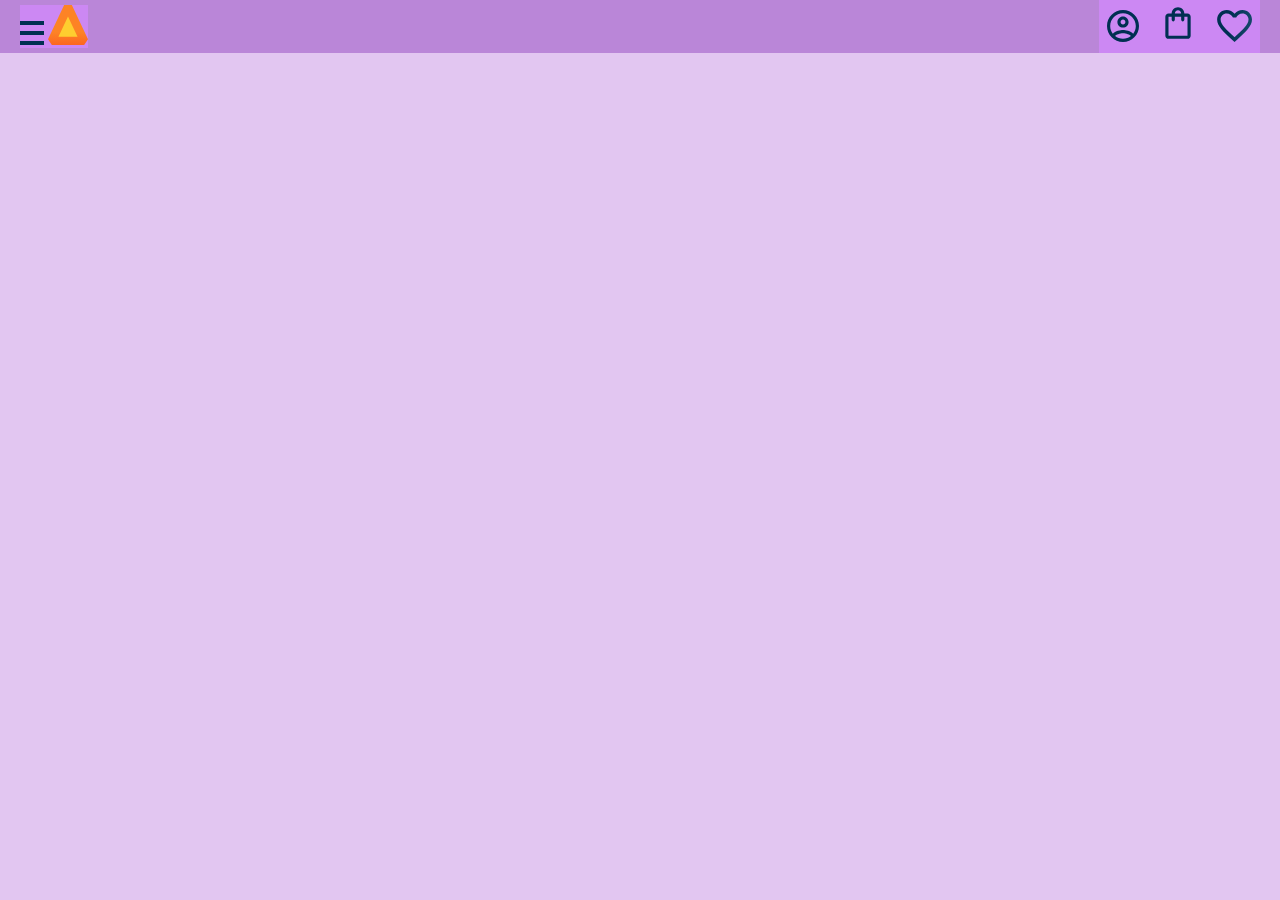
==== index.html @ 58850e4f "Add files via upload" ====
<!DOCTYPE html>
<html lang="en">
<head>
    <meta charset="UTF-8">
    <meta name="viewport" content="width=device-width, initial-scale=1.0">
    <title>Document</title>
    <link rel="preconnect" href="https://fonts.googleapis.com">
<link rel="preconnect" href="https://fonts.gstatic.com" crossorigin>
<link href="https://fonts.googleapis.com/css2?family=Poppins:ital,wght@0,100;0,200;0,300;0,400;0,500;0,600;0,700;0,800;0,900;1,100;1,200;1,300;1,400;1,500;1,600;1,700;1,800;1,900&display=swap" rel="stylesheet">
    <link rel="stylesheet" href="assets/css/reset.css">
    <link rel="stylesheet" href="assets/css/style.css">
</head>
<body>
   
    <header class="cabecalho">
        <div class="container">
            <input type="checkbox" id="menu" class="menu-checkbox">
        <label for="menu">
            <span class="menu-hamburguer"></span>
        </label>
         <img src="assets/img/AluraBooks/Logo.svg"
            alt="Logo da AluraBooks" class="logo-alurabooks">
            <ul class="menu-lista">
                <li class="lista-titulo">CATEGORIAS</li>
                <li class="lista-item"><a href="#">Aventura</a></li>
                <li class="lista-item"><a href="#">Distopia</a></li>
                <li class="lista-item"><a href="#">Ficção</a></li>
                <li class="lista-item"><a href="#">Romance</a></li>
                <li class="lista-item"><a href="#">Suspense</a></li>
            </ul>
        </div>
        <div class="container">
            <a href="#"><img src="assets/img/AluraBooks/Usuário.svg" alt=""></a>
            <a href="#"><img src="assets/img/AluraBooks/Compras.svg" alt=""></a>
            <a href="#"><img src="assets/img/AluraBooks/Favoritos.svg" alt=""></a>
        </div>
    </header>
</body>
</html>
---- assets/css/style.css ----
@import url(header.css);
:root {
    --cor-de-fundo:#EBECEE;
    --branco: #FFFFFF;
    --laranja: #eb9b00;
    --roxo: #ba86d8;
    --azul-degrade: linear-gradient(97.56deg,#002f52 35.49%, #326589 165.37%);
}

body{
    font-family: 'Poppins', sans-serif;
}
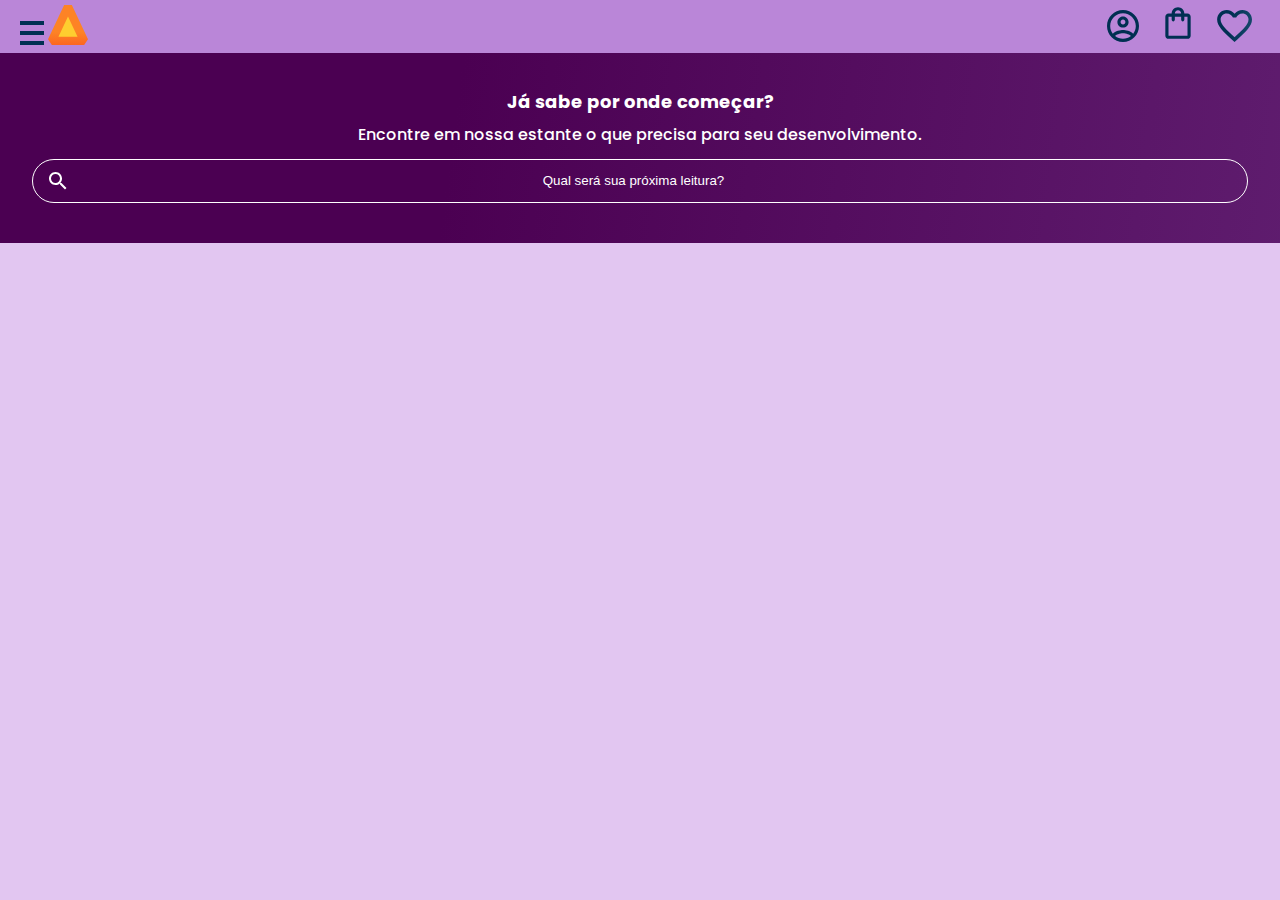
==== commit d07739a8: "Add files via upload" ====
--- a/index.html
+++ b/index.html
@@ -35,5 +35,14 @@
             <a href="#"><img src="assets/img/AluraBooks/Favoritos.svg" alt=""></a>
         </div>
     </header>
+    <section class="banner">
+        <h2 class="banner-titulo">
+            Já sabe por onde começar?
+        </h2>
+        <p class="banner-texto">
+            Encontre em nossa estante o que precisa para seu desenvolvimento.
+        </p>
+        <input class="banner-pesquisa" type="search" placeholder="Qual será sua próxima leitura?">
+    </section>
 </body>
 </html>--- a/assets/css/style.css
+++ b/assets/css/style.css
@@ -1,10 +1,11 @@
 @import url(header.css);
+@import url(banner.css);
 :root {
     --cor-de-fundo:#EBECEE;
     --branco: #FFFFFF;
     --laranja: #eb9b00;
     --roxo: #ba86d8;
-    --azul-degrade: linear-gradient(97.56deg,#002f52 35.49%, #326589 165.37%);
+    --azul-degrade: linear-gradient(97.56deg,#4b0052 35.49%, #72388a 165.37%);
 }
 
 body{
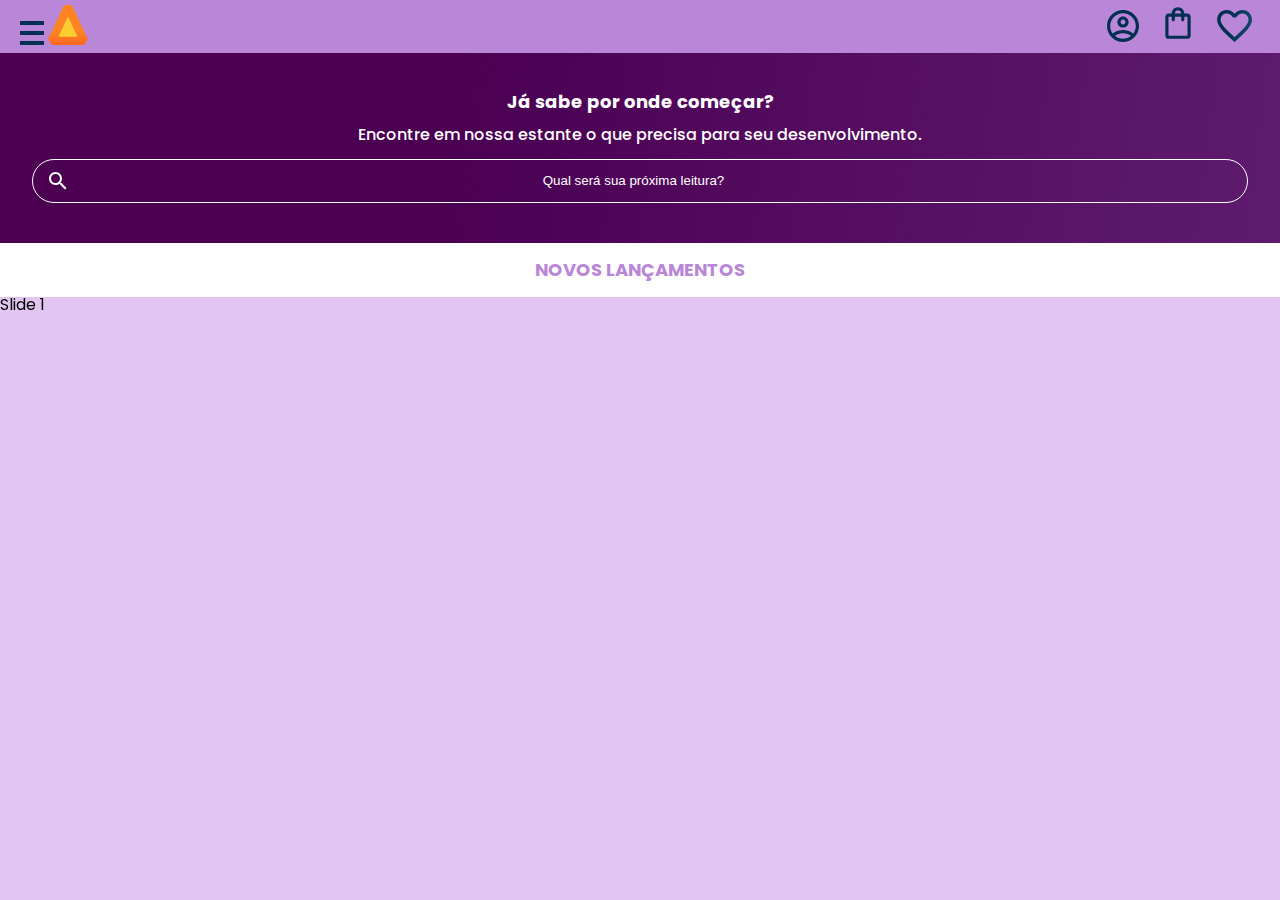
==== commit 82c13b1a: "Add files via upload" ====
--- a/index.html
+++ b/index.html
@@ -9,6 +9,9 @@
 <link href="https://fonts.googleapis.com/css2?family=Poppins:ital,wght@0,100;0,200;0,300;0,400;0,500;0,600;0,700;0,800;0,900;1,100;1,200;1,300;1,400;1,500;1,600;1,700;1,800;1,900&display=swap" rel="stylesheet">
     <link rel="stylesheet" href="assets/css/reset.css">
     <link rel="stylesheet" href="assets/css/style.css">
+    <link
+  rel="stylesheet"
+  href="https://cdn.jsdelivr.net/npm/swiper@11/swiper-bundle.min.css"/>
 </head>
 <body>
    
@@ -44,5 +47,16 @@
         </p>
         <input class="banner-pesquisa" type="search" placeholder="Qual será sua próxima leitura?">
     </section>
+    <section class="carrossel">
+        <h2 class="carrossel-titulo">
+            Novos lançamentos
+        </h2>
+        <div class="swiper-wrapper">
+            <div class="swiper-slide"> Slide 1 </div>
+            <div class="swiper-slide"> Slide 2 </div>
+            <div class="swiper-slide"> Slide 3 </div>
+        </div>
+    </section>
+    <script src="https://cdn.jsdelivr.net/npm/swiper@11/swiper-bundle.min.js"></script>
 </body>
 </html>--- a/assets/css/style.css
+++ b/assets/css/style.css
@@ -1,5 +1,6 @@
 @import url(header.css);
 @import url(banner.css);
+@import url(carrossel.css);
 :root {
     --cor-de-fundo:#EBECEE;
     --branco: #FFFFFF;
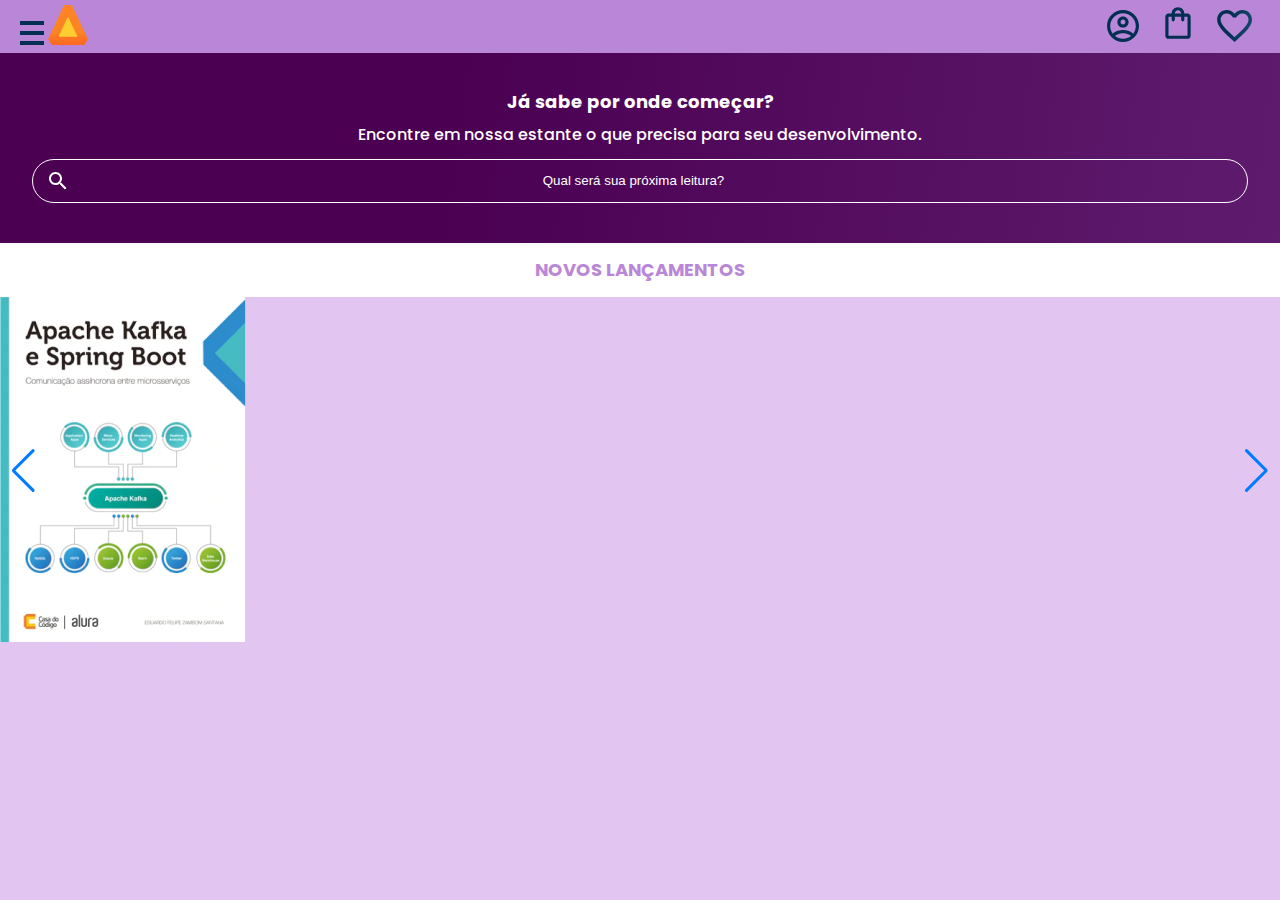
==== commit 16ab37e6: "Add files via upload" ====
--- a/index.html
+++ b/index.html
@@ -51,10 +51,17 @@
         <h2 class="carrossel-titulo">
             Novos lançamentos
         </h2>
-        <div class="swiper-wrapper">
-            <div class="swiper-slide"> Slide 1 </div>
-            <div class="swiper-slide"> Slide 2 </div>
-            <div class="swiper-slide"> Slide 3 </div>
+        <div class="swiper">
+            <div class="swiper-wrapper">
+                <div class="swiper-slide"><img src="assets/img/AluraBooks//ApacheKafka.png" alt=""></div>
+                <div class="swiper-slide"><img src="assets/img/AluraBooks//Liderança.png" alt=""></div>
+                <div class="swiper-slide"><img src="assets/img/AluraBooks//Javascript.png" alt=""></div>
+                <div class="swiper-slide"><img src="assets/img/AluraBooks//Guia Front-end.png" alt=""></div>
+                <div class="swiper-slide"><img src="assets/img/AluraBooks//Portugol.png" alt=""></div>
+            </div>   
+            <div class="swiper-pagination"></div> 
+            <div class="swiper-button-prev"></div>
+            <div class="swiper-button-next"></div>
         </div>
     </section>
     <script src="https://cdn.jsdelivr.net/npm/swiper@11/swiper-bundle.min.js"></script>
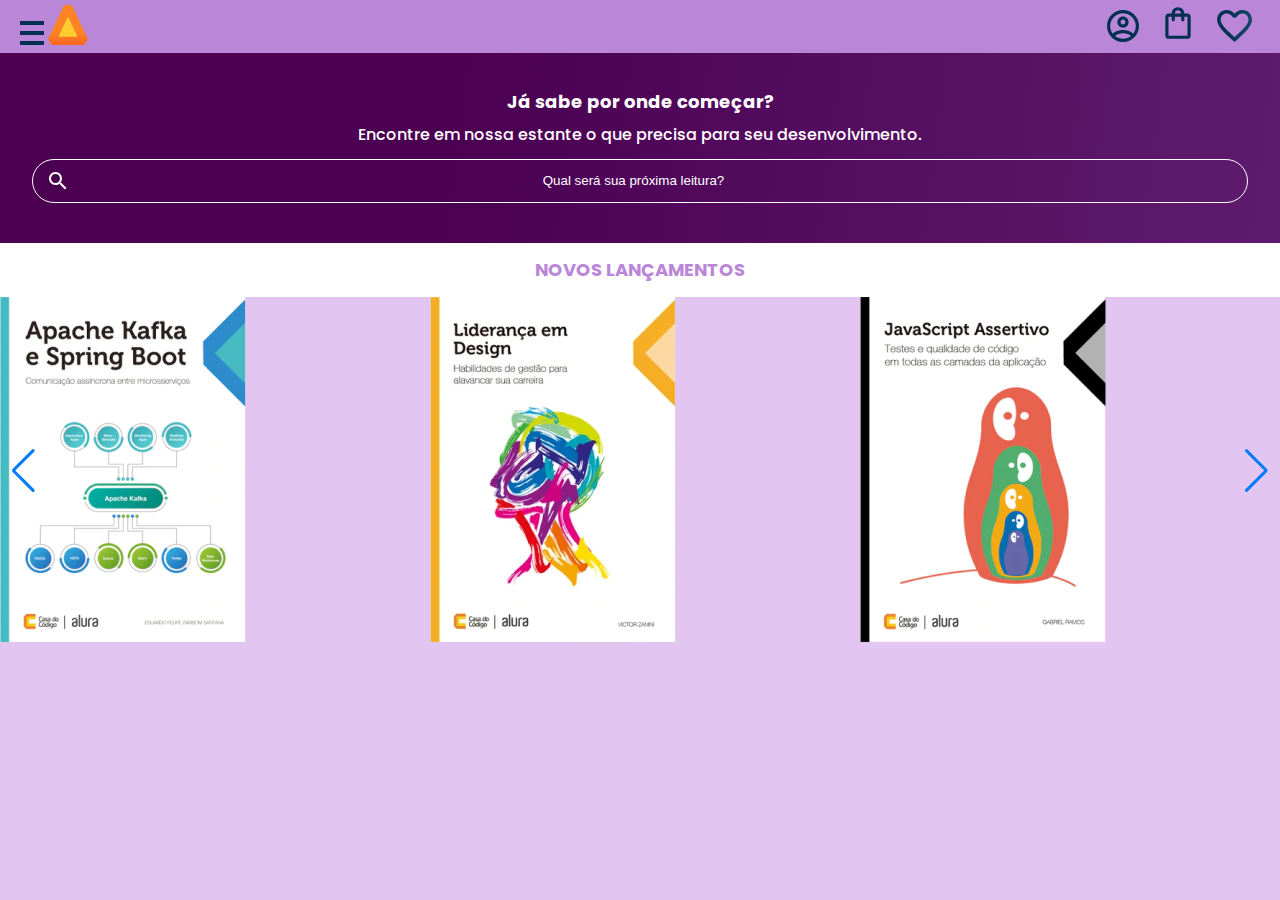
==== commit b6c4bca3: "Add files via upload" ====
--- a/index.html
+++ b/index.html
@@ -65,5 +65,11 @@
         </div>
     </section>
     <script src="https://cdn.jsdelivr.net/npm/swiper@11/swiper-bundle.min.js"></script>
+    <script>
+        const swiper = new Swiper('.swiper', {
+            spaceBetween: 10,
+            slidesPerView: 3,
+        });
+    </script>
 </body>
 </html>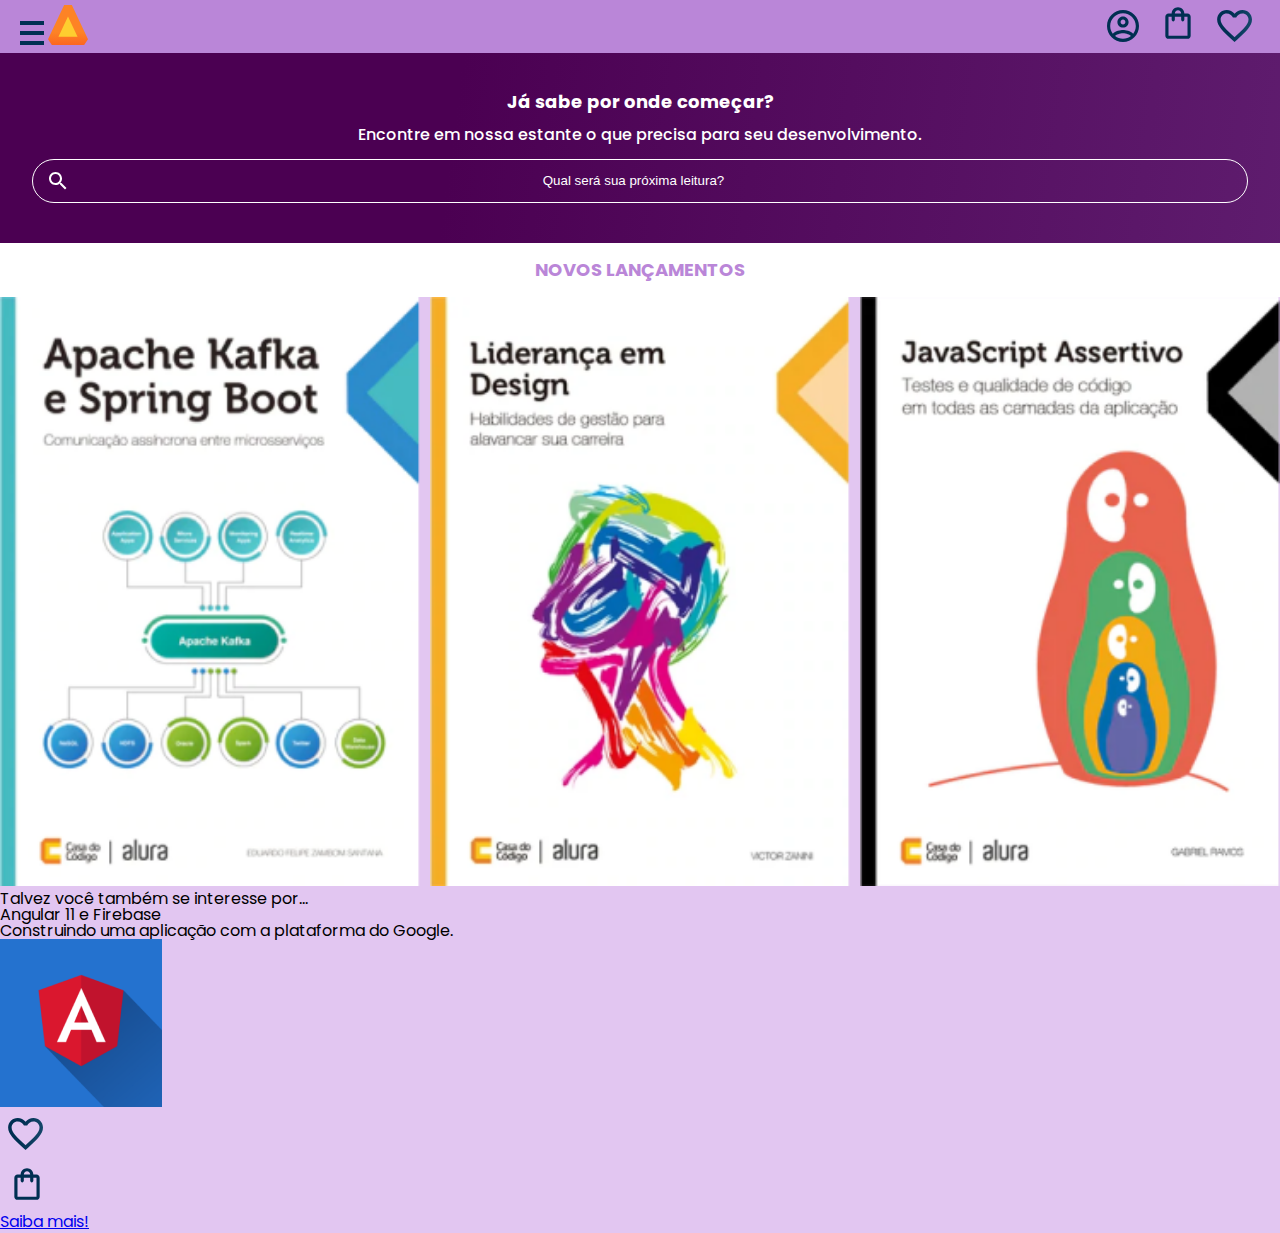
==== commit 4cdf73c9: "02/09/24" ====
--- a/index.html
+++ b/index.html
@@ -63,12 +63,33 @@
             <div class="swiper-button-prev"></div>
             <div class="swiper-button-next"></div>
         </div>
+        <div class="card">
+            <div class="card-descricao">
+                <div class="descricao">
+                    <h3 class="descricao-titulo">Talvez você também se interesse por...</h3>
+                    <h2 class="descricao-titulo-livro"> Angular 11 e Firebase</h2>
+                    <p class="descricao-texto">Construindo uma aplicação com a plataforma do Google.</p>
+                </div>
+                <img src="assets/img/AluraBooks/Angular.png" alt="">
+            </div>
+            <div class="card-botoes">
+                <div class="botoes">
+                    <div class="botoes-item"><img src="assets/img/AluraBooks/Favoritos.svg" alt=""></div>
+                    <div class="botoes-item"><img src="assets/img/AluraBooks/Compras.svg" alt=""></div>
+                </div>
+                <a href="#" class="botao-ancora">Saiba mais!</a>
+            </div>
+        </div>
     </section>
     <script src="https://cdn.jsdelivr.net/npm/swiper@11/swiper-bundle.min.js"></script>
     <script>
         const swiper = new Swiper('.swiper', {
             spaceBetween: 10,
             slidesPerView: 3,
+            pagination:{
+                el: "swiper-pagination",
+                type: "bullets",
+            }
         });
     </script>
 </body>
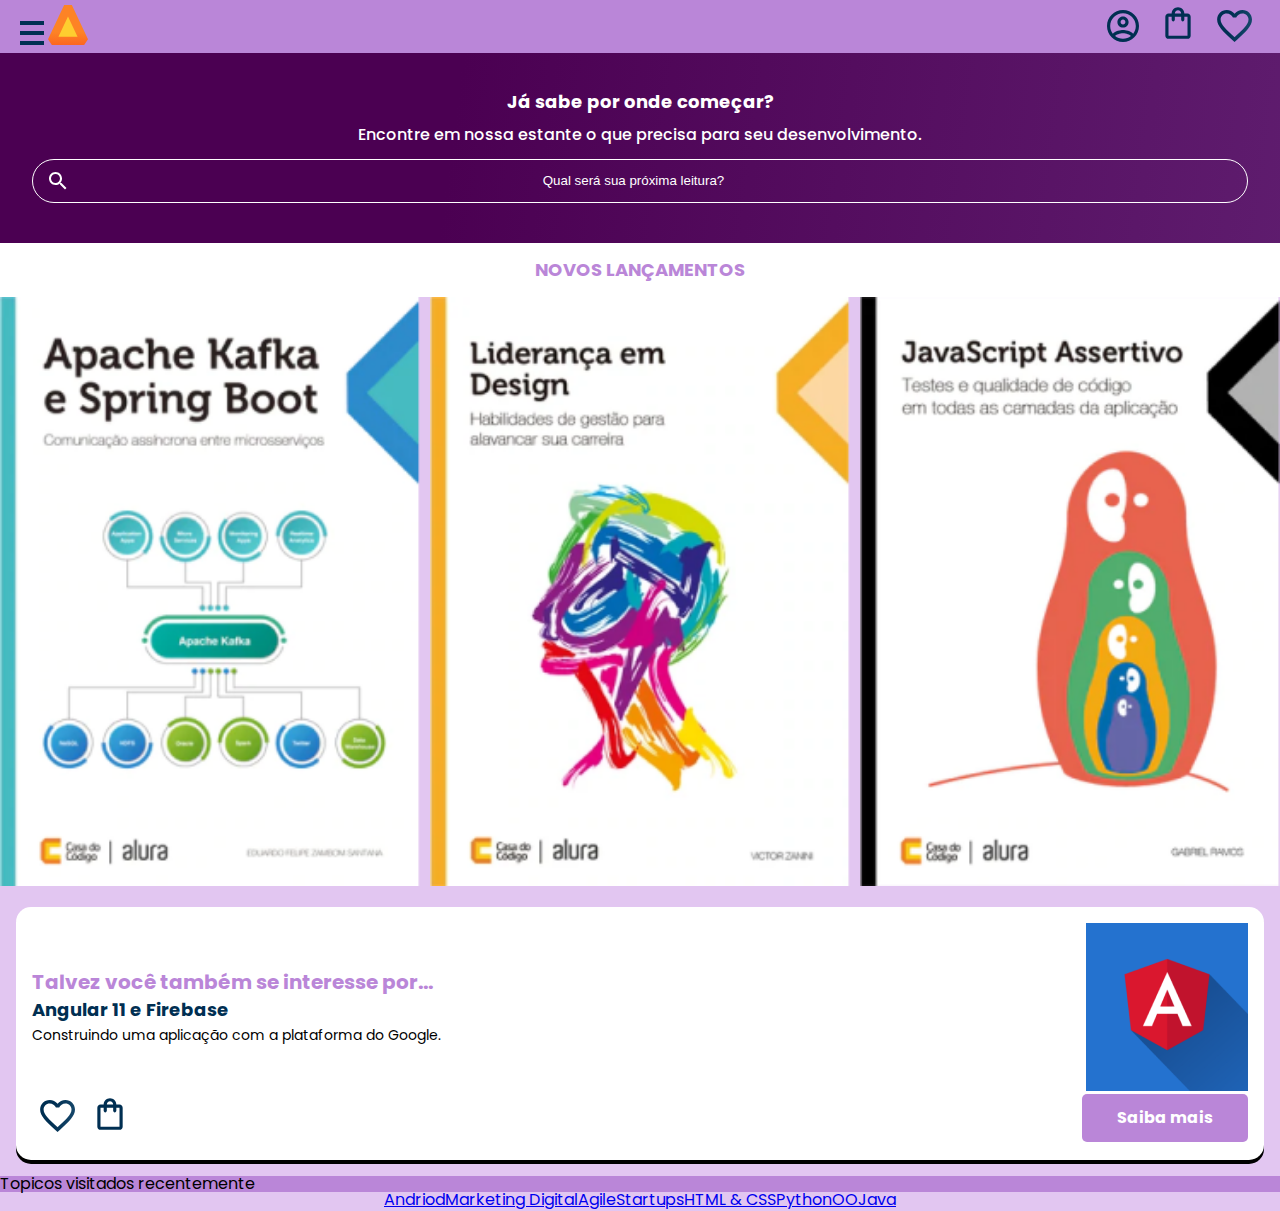
==== commit cf12fce1: "17/09" ====
--- a/index.html
+++ b/index.html
@@ -77,9 +77,22 @@
                     <div class="botoes-item"><img src="assets/img/AluraBooks/Favoritos.svg" alt=""></div>
                     <div class="botoes-item"><img src="assets/img/AluraBooks/Compras.svg" alt=""></div>
                 </div>
-                <a href="#" class="botao-ancora">Saiba mais!</a>
+                <a href="#" class="botao-ancora">Saiba mais</a>
             </div>
         </div>
+    </section>
+    <section>
+        <h2 class="topicos-titulo">Topicos visitados recentemente</h2>
+        <ul class="topicos-lista">
+            <li class="topicos-item"><a href="#" class="topicos-link">Andriod</a></li>
+            <li class="topicos-item"><a href="#" class="topicos-link">Marketing Digital</a></li>
+            <li class="topicos-item"><a href="#" class="topicos-link">Agile</a></li>
+            <li class="topicos-item"><a href="#" class="topicos-link">Startups</a></li>
+            <li class="topicos-item"><a href="#" class="topicos-link">HTML & CSS</a></li>
+            <li class="topicos-item"><a href="#" class="topicos-link">Python</a></li>
+            <li class="topicos-item"><a href="#" class="topicos-link">OO</a></li>
+            <li class="topicos-item"><a href="#" class="topicos-link">Java</a></li>
+        </ul>
     </section>
     <script src="https://cdn.jsdelivr.net/npm/swiper@11/swiper-bundle.min.js"></script>
     <script>
--- a/assets/css/style.css
+++ b/assets/css/style.css
@@ -7,6 +7,7 @@
     --laranja: #eb9b00;
     --roxo: #ba86d8;
     --azul-degrade: linear-gradient(97.56deg,#4b0052 35.49%, #72388a 165.37%);
+    --azul: #002f52;
 }
 
 body{
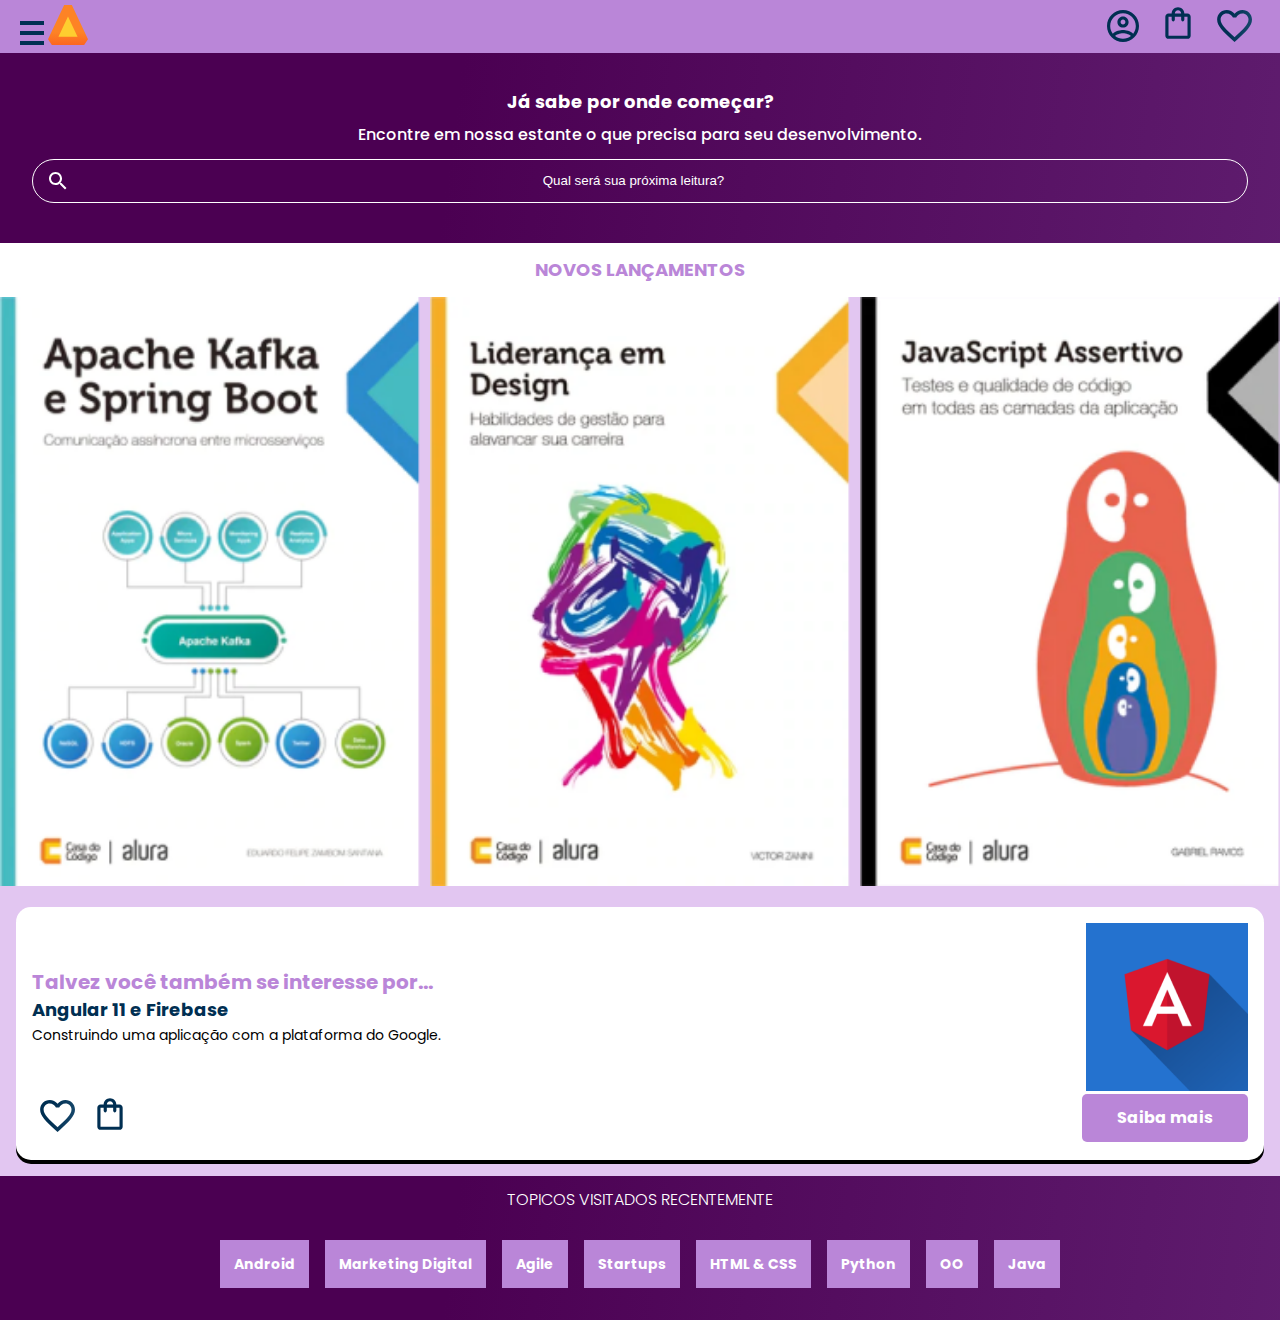
==== commit b9ef88e4: "23/09" ====
--- a/index.html
+++ b/index.html
@@ -81,10 +81,10 @@
             </div>
         </div>
     </section>
-    <section>
+    <section class="topicos">
         <h2 class="topicos-titulo">Topicos visitados recentemente</h2>
         <ul class="topicos-lista">
-            <li class="topicos-item"><a href="#" class="topicos-link">Andriod</a></li>
+            <li class="topicos-item"><a href="#" class="topicos-link">Android</a></li>
             <li class="topicos-item"><a href="#" class="topicos-link">Marketing Digital</a></li>
             <li class="topicos-item"><a href="#" class="topicos-link">Agile</a></li>
             <li class="topicos-item"><a href="#" class="topicos-link">Startups</a></li>
--- a/assets/css/style.css
+++ b/assets/css/style.css
@@ -1,6 +1,7 @@
 @import url(header.css);
 @import url(banner.css);
 @import url(carrossel.css);
+@import url(topico.css);
 :root {
     --cor-de-fundo:#EBECEE;
     --branco: #FFFFFF;
